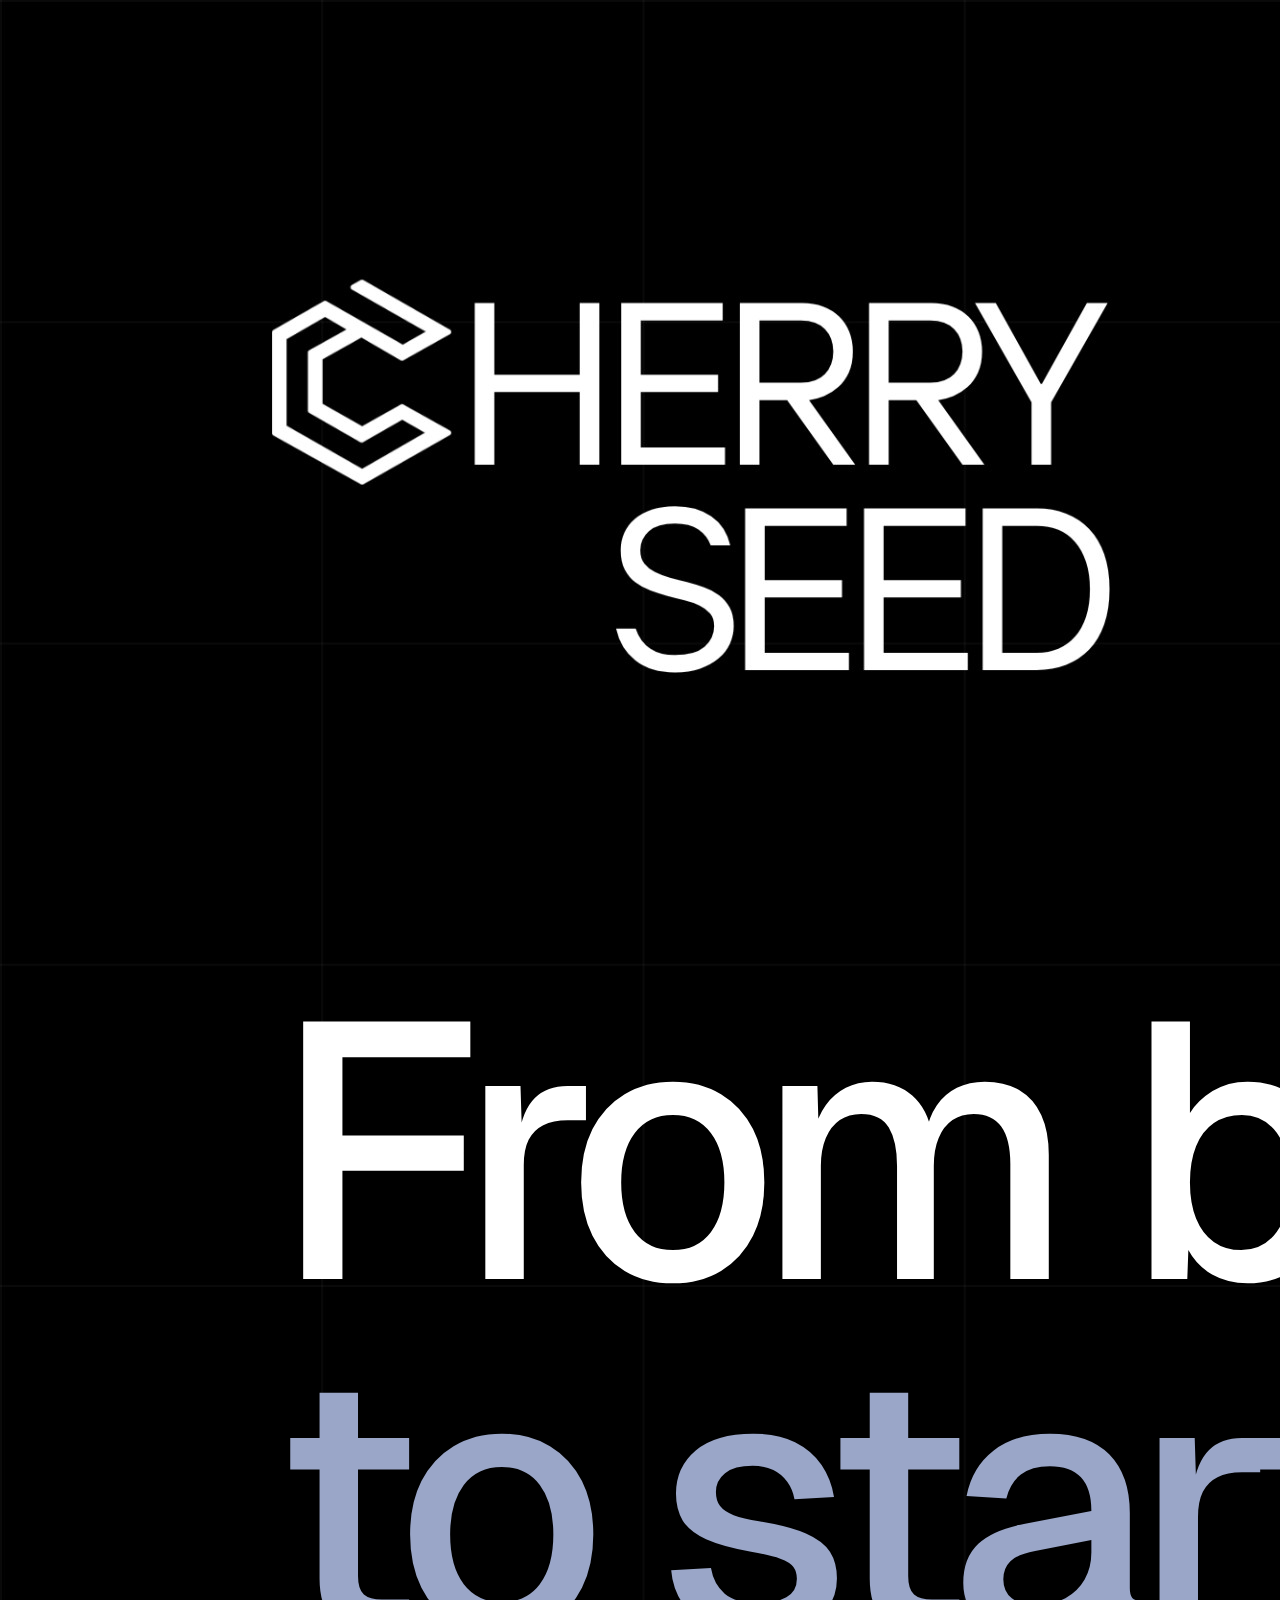
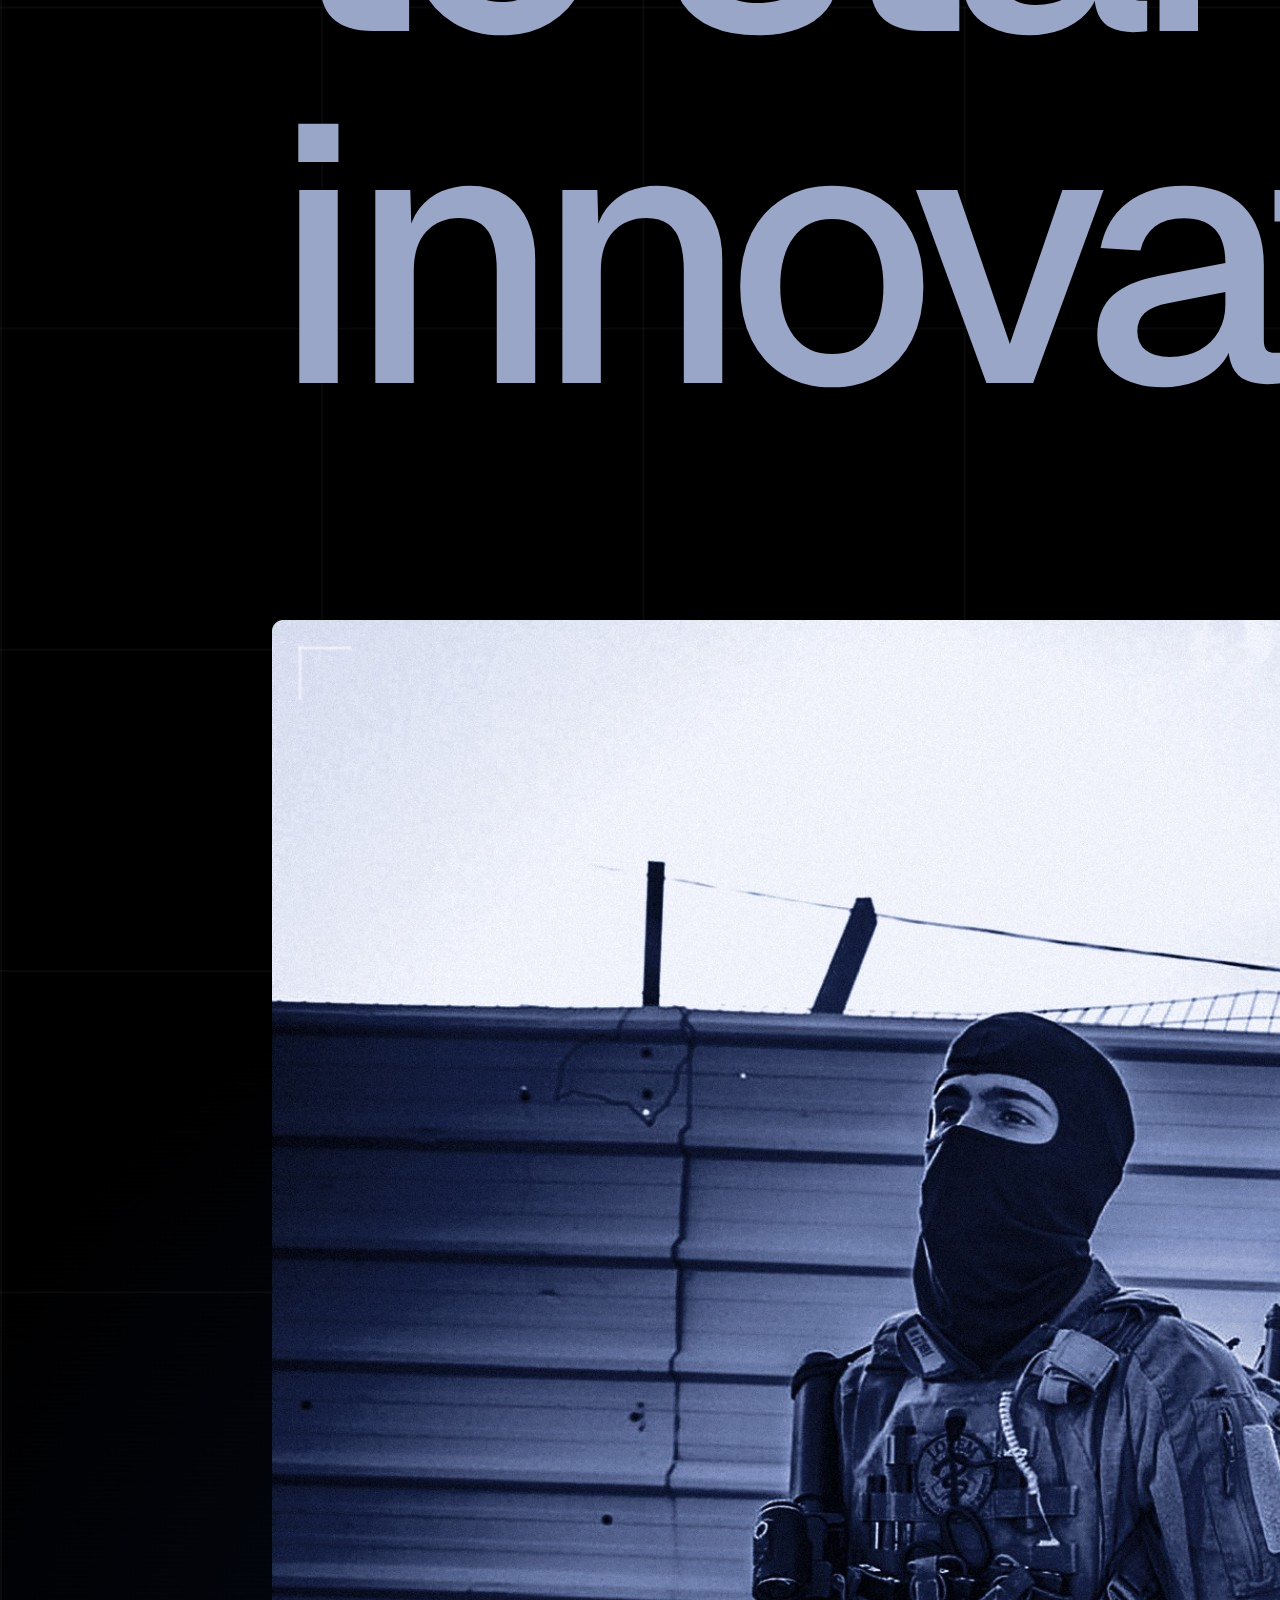
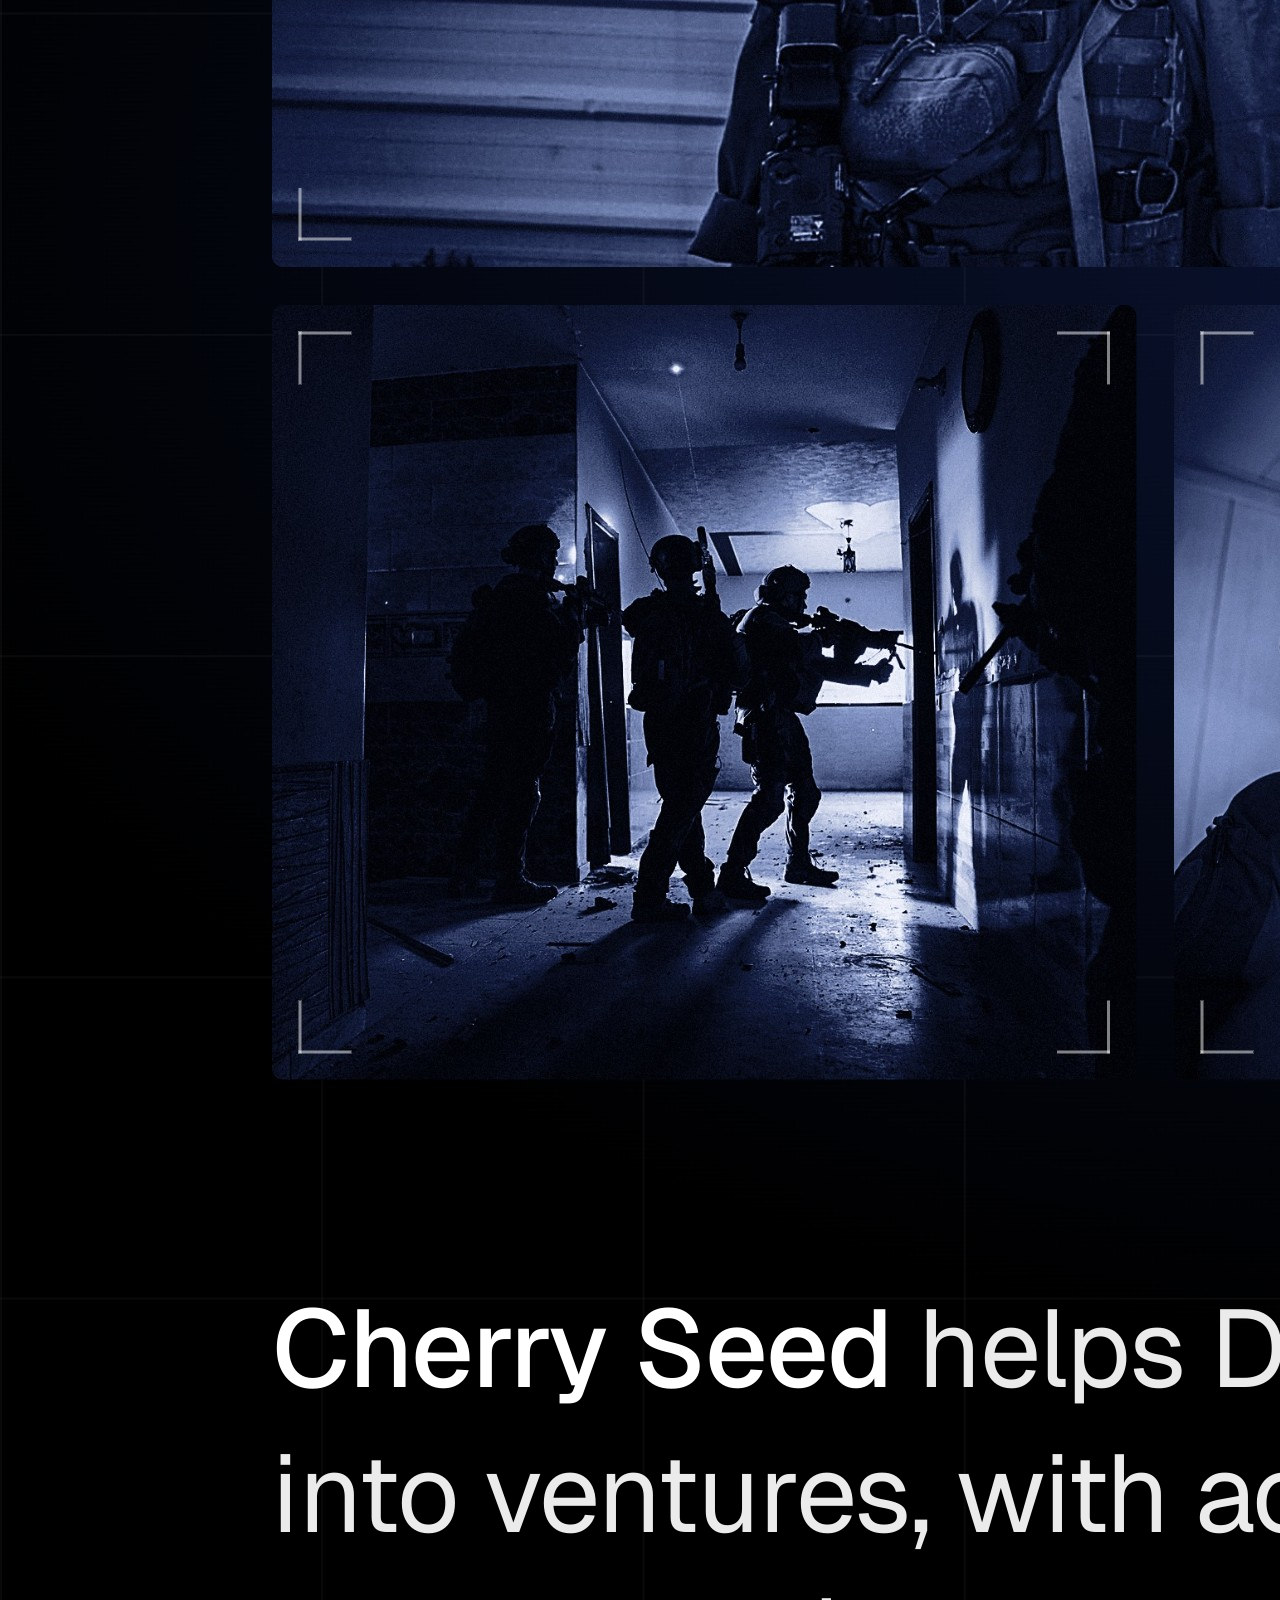
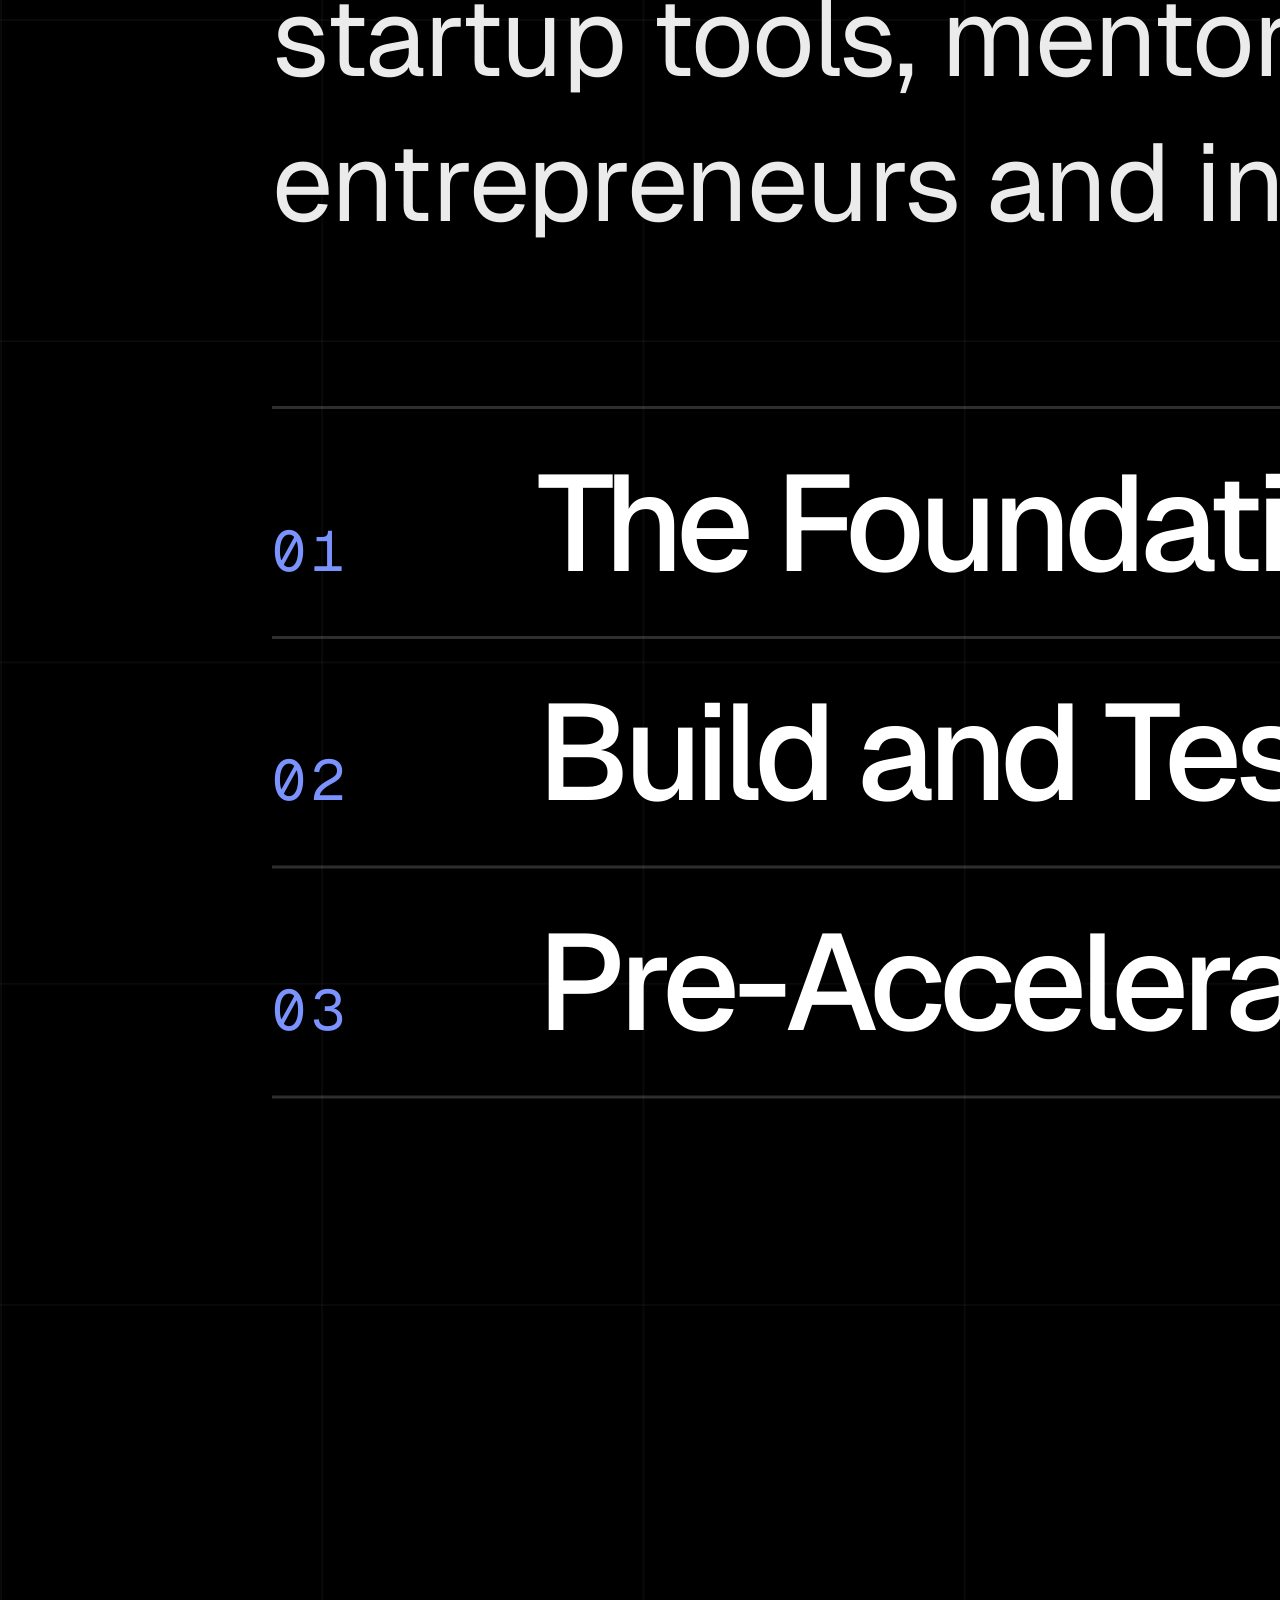
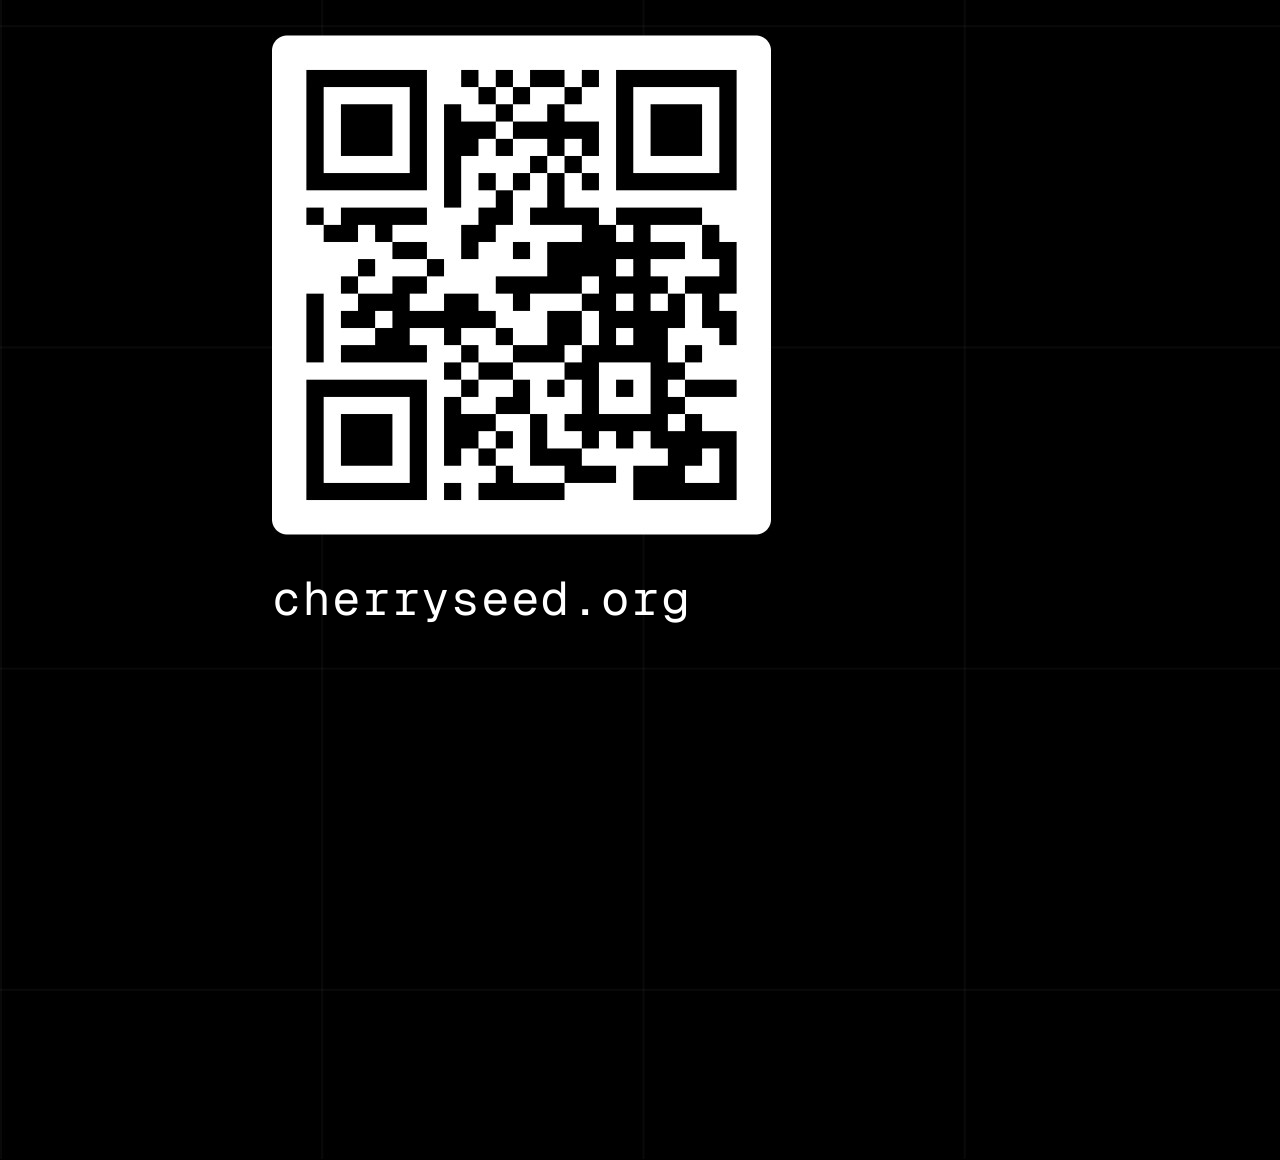
==== rollup/index.html @ cdc6a9a6 "Temporarily host roll-up for Canva import Co-Authored-By: Claude Opus 5.5 <noreply@anthropic.com>" ====
<!doctype html>
<html lang="en"><head><meta charset="utf-8"><title>Cherry Seed Roll-up 85x200 (editable)</title>
<link rel="stylesheet" href="https://fonts.googleapis.com/css2?family=Geist:wght@300..700&family=Geist+Mono:wght@400..600&display=swap">
<style>body{margin:0;background:#111;-webkit-font-smoothing:antialiased}</style></head>
<body>
  <section data-document-role="page" data-label="Roll-up 85x200" style="position:relative;width:3213px;height:7560px;overflow:hidden;background:#000;">
    <img src="https://meidanhemo00-creator.github.io/cherry-seed/rollup/bg-rollup-edit.jpg" alt="" style="position:absolute;left:0;top:0;width:3213px;height:7560px;">
    <p style="position:absolute;left:2033px;top:310px;width:908px;font-family:'Geist Mono', ui-monospace, Menlo, monospace;font-size:49.1339px;font-weight:400;color:rgba(255, 255, 255, 0.68);letter-spacing:5.89606px;line-height:73.7008px;text-align:right;margin:0;">ENTREPRENEURSHIP PROGRAM<br><span style="color:rgb(123, 147, 255);font-weight:500">FOR DUVDEVAN ALUMNI</span></p>
    <p style="position:absolute;left:272px;top:975px;width:2836px;font-family:Geist, 'Helvetica Neue', Arial, sans-serif;font-size:362.835px;font-weight:500;color:rgb(255, 255, 255);letter-spacing:-19.9559px;line-height:351.95px;text-align:left;margin:0;">From battlefield</p>
    <p style="position:absolute;left:272px;top:1327px;width:2836px;font-family:Geist, 'Helvetica Neue', Arial, sans-serif;font-size:362.835px;font-weight:500;color:rgb(154, 166, 200);letter-spacing:-19.9559px;line-height:351.95px;text-align:left;margin:0;">to startup</p>
    <p style="position:absolute;left:272px;top:1679px;width:2836px;font-family:Geist, 'Helvetica Neue', Arial, sans-serif;font-size:362.835px;font-weight:500;color:rgb(154, 166, 200);letter-spacing:-19.9559px;line-height:351.95px;text-align:left;margin:0;">innovation.</p>
    <p style="position:absolute;left:272px;top:4476px;width:2572px;font-family:Geist, 'Helvetica Neue', Arial, sans-serif;font-size:109.606px;font-weight:400;color:rgba(255, 255, 255, 0.92);letter-spacing:-1.31528px;line-height:144.68px;text-align:left;margin:0;"><span style="color:rgb(255, 255, 255);font-weight:500">Cherry Seed</span> helps Duvdevan alumni turn initiative into ventures, with academic knowledge, practical startup tools, mentorship, and a network of entrepreneurs and investors.</p>
    <p style="position:absolute;left:272px;top:5314px;width:288px;font-family:'Geist Mono', ui-monospace, Menlo, monospace;font-size:56.6929px;font-weight:400;color:rgb(123, 147, 255);letter-spacing:4.53543px;line-height:normal;text-align:left;margin:0;">01</p>
    <p style="position:absolute;left:537px;top:5255px;width:2556px;font-family:Geist, 'Helvetica Neue', Arial, sans-serif;font-size:136.063px;font-weight:500;color:rgb(255, 255, 255);letter-spacing:-6.12283px;line-height:136.063px;text-align:left;margin:0;">The Foundations</p>
    <p style="position:absolute;left:272px;top:5543px;width:288px;font-family:'Geist Mono', ui-monospace, Menlo, monospace;font-size:56.6929px;font-weight:400;color:rgb(123, 147, 255);letter-spacing:4.53543px;line-height:normal;text-align:left;margin:0;">02</p>
    <p style="position:absolute;left:537px;top:5484px;width:2556px;font-family:Geist, 'Helvetica Neue', Arial, sans-serif;font-size:136.063px;font-weight:500;color:rgb(255, 255, 255);letter-spacing:-6.12283px;line-height:136.063px;text-align:left;margin:0;">Build and Test</p>
    <p style="position:absolute;left:272px;top:5773px;width:288px;font-family:'Geist Mono', ui-monospace, Menlo, monospace;font-size:56.6929px;font-weight:400;color:rgb(123, 147, 255);letter-spacing:4.53543px;line-height:normal;text-align:left;margin:0;">03</p>
    <p style="position:absolute;left:537px;top:5714px;width:2556px;font-family:Geist, 'Helvetica Neue', Arial, sans-serif;font-size:136.063px;font-weight:500;color:rgb(255, 255, 255);letter-spacing:-6.12283px;line-height:136.063px;text-align:left;margin:0;">Pre-Acceleration</p>
    <p style="position:absolute;left:272px;top:6968px;width:537px;font-family:'Geist Mono', ui-monospace, Menlo, monospace;font-size:47.2441px;font-weight:400;color:rgb(255, 255, 255);letter-spacing:1.88976px;line-height:normal;text-align:left;margin:0;">cherryseed.org</p>
    <p style="position:absolute;left:2462px;top:6213px;width:516px;font-family:'Geist Mono', ui-monospace, Menlo, monospace;font-size:41.5748px;font-weight:400;color:rgb(123, 147, 255);letter-spacing:4.98898px;line-height:normal;text-align:left;margin:0;">AN INITIATIVE OF</p>
    <p style="position:absolute;left:2372px;top:6715px;width:611px;font-family:'Geist Mono', ui-monospace, Menlo, monospace;font-size:41.5748px;font-weight:400;color:rgb(123, 147, 255);letter-spacing:4.98898px;line-height:normal;text-align:left;margin:0;">IN PARTNERSHIP WITH</p>
  </section>
</body></html>
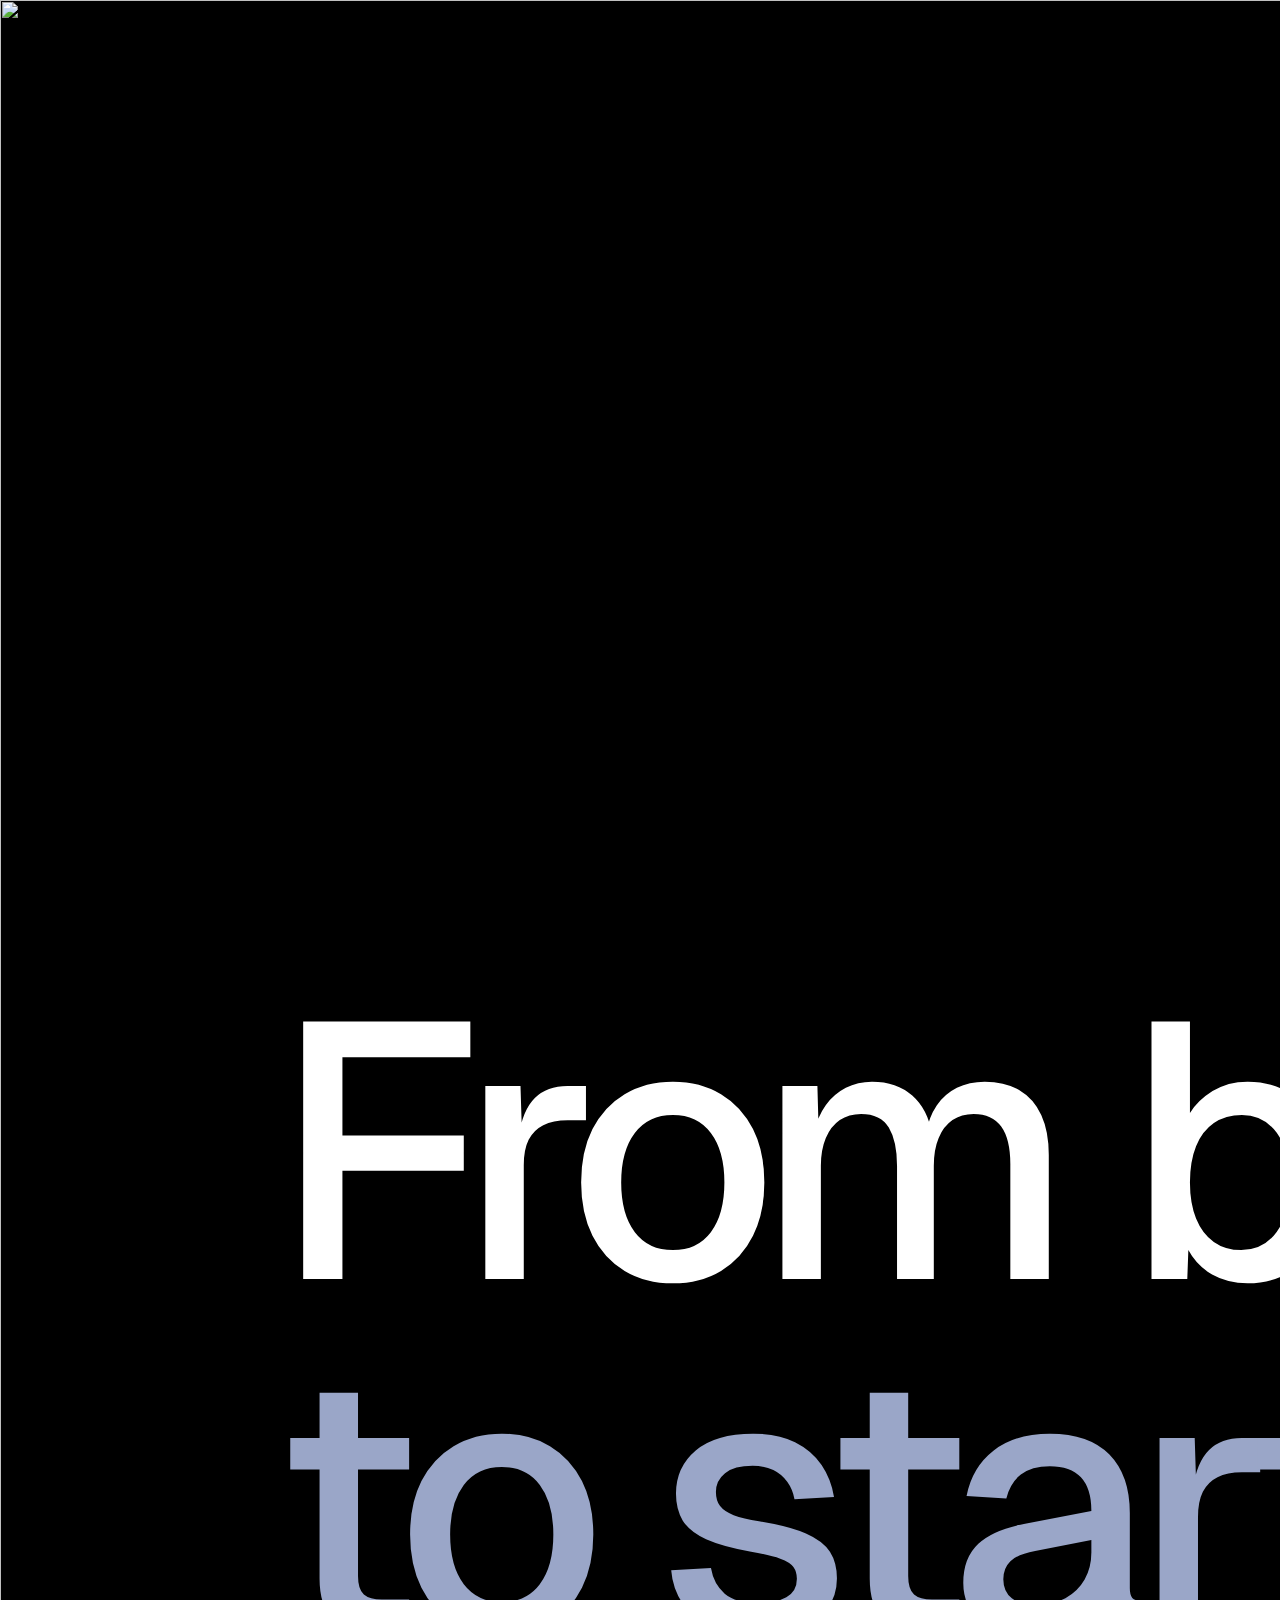
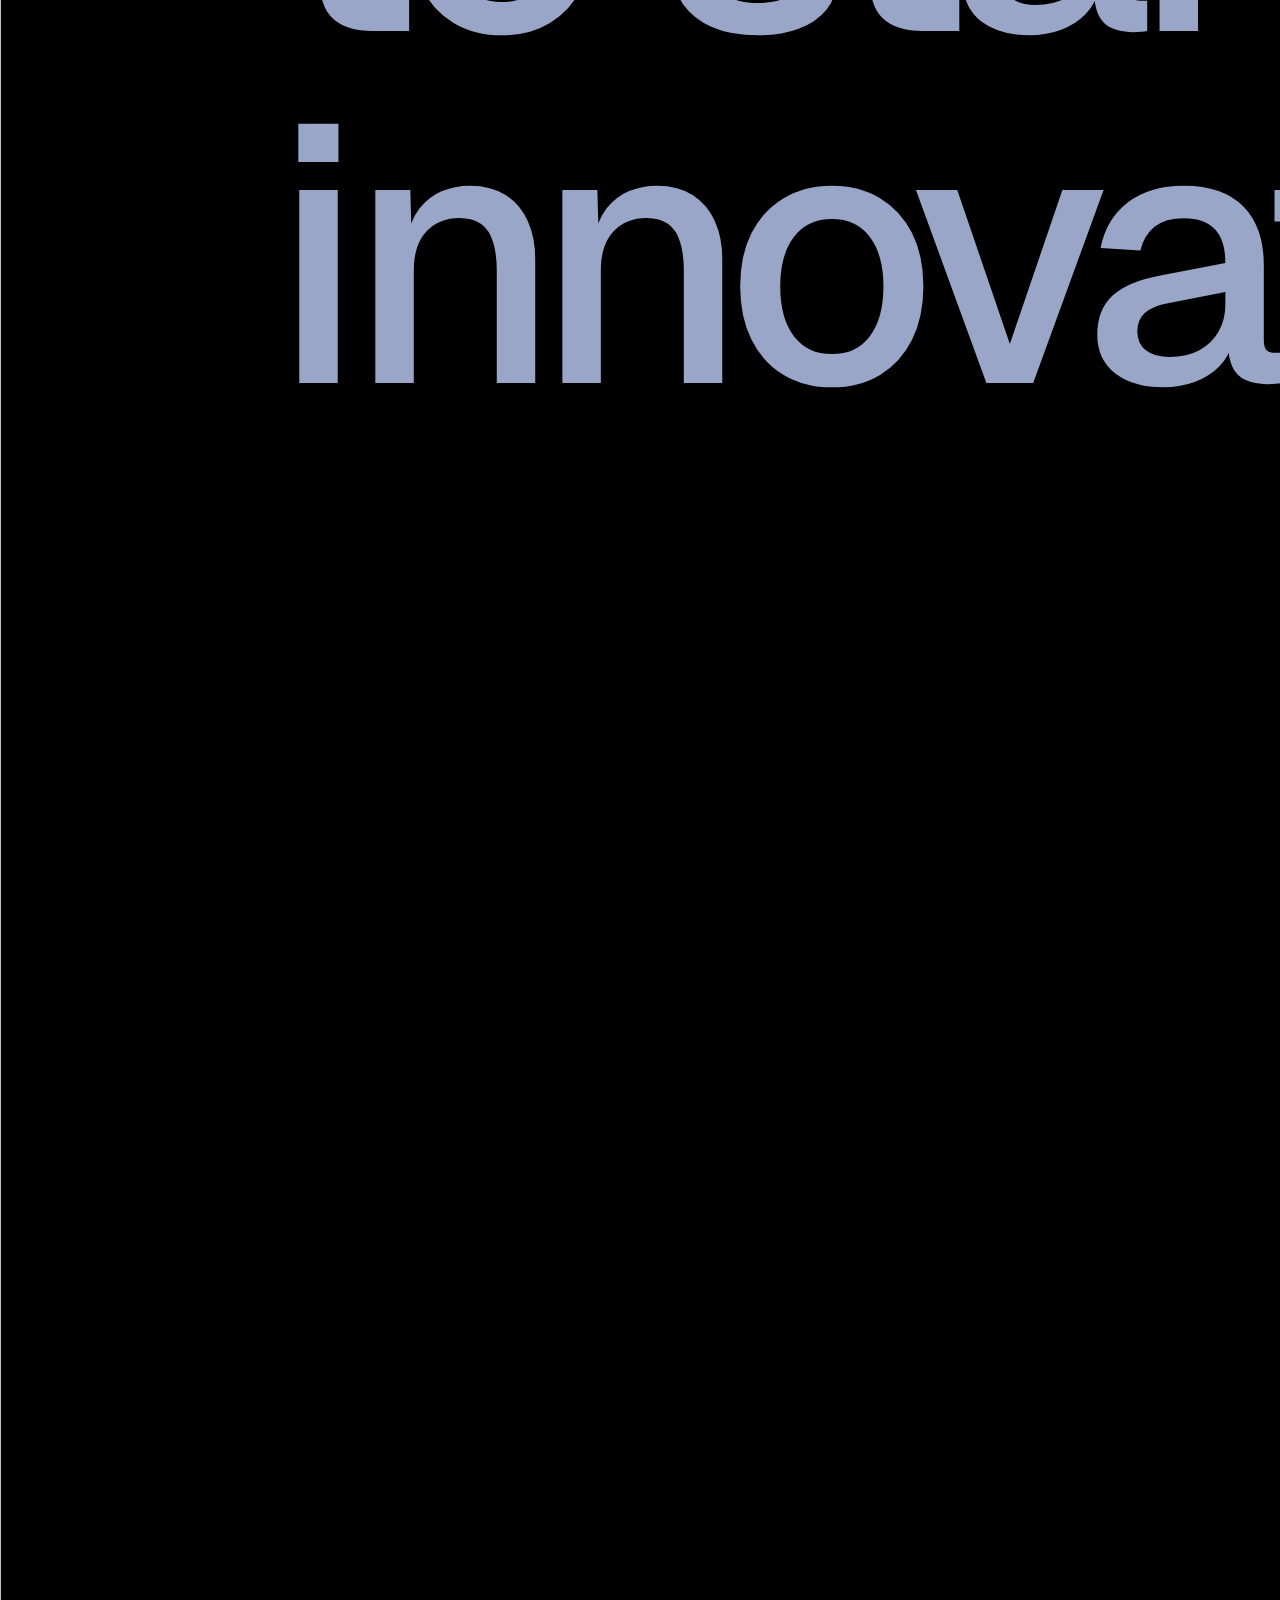
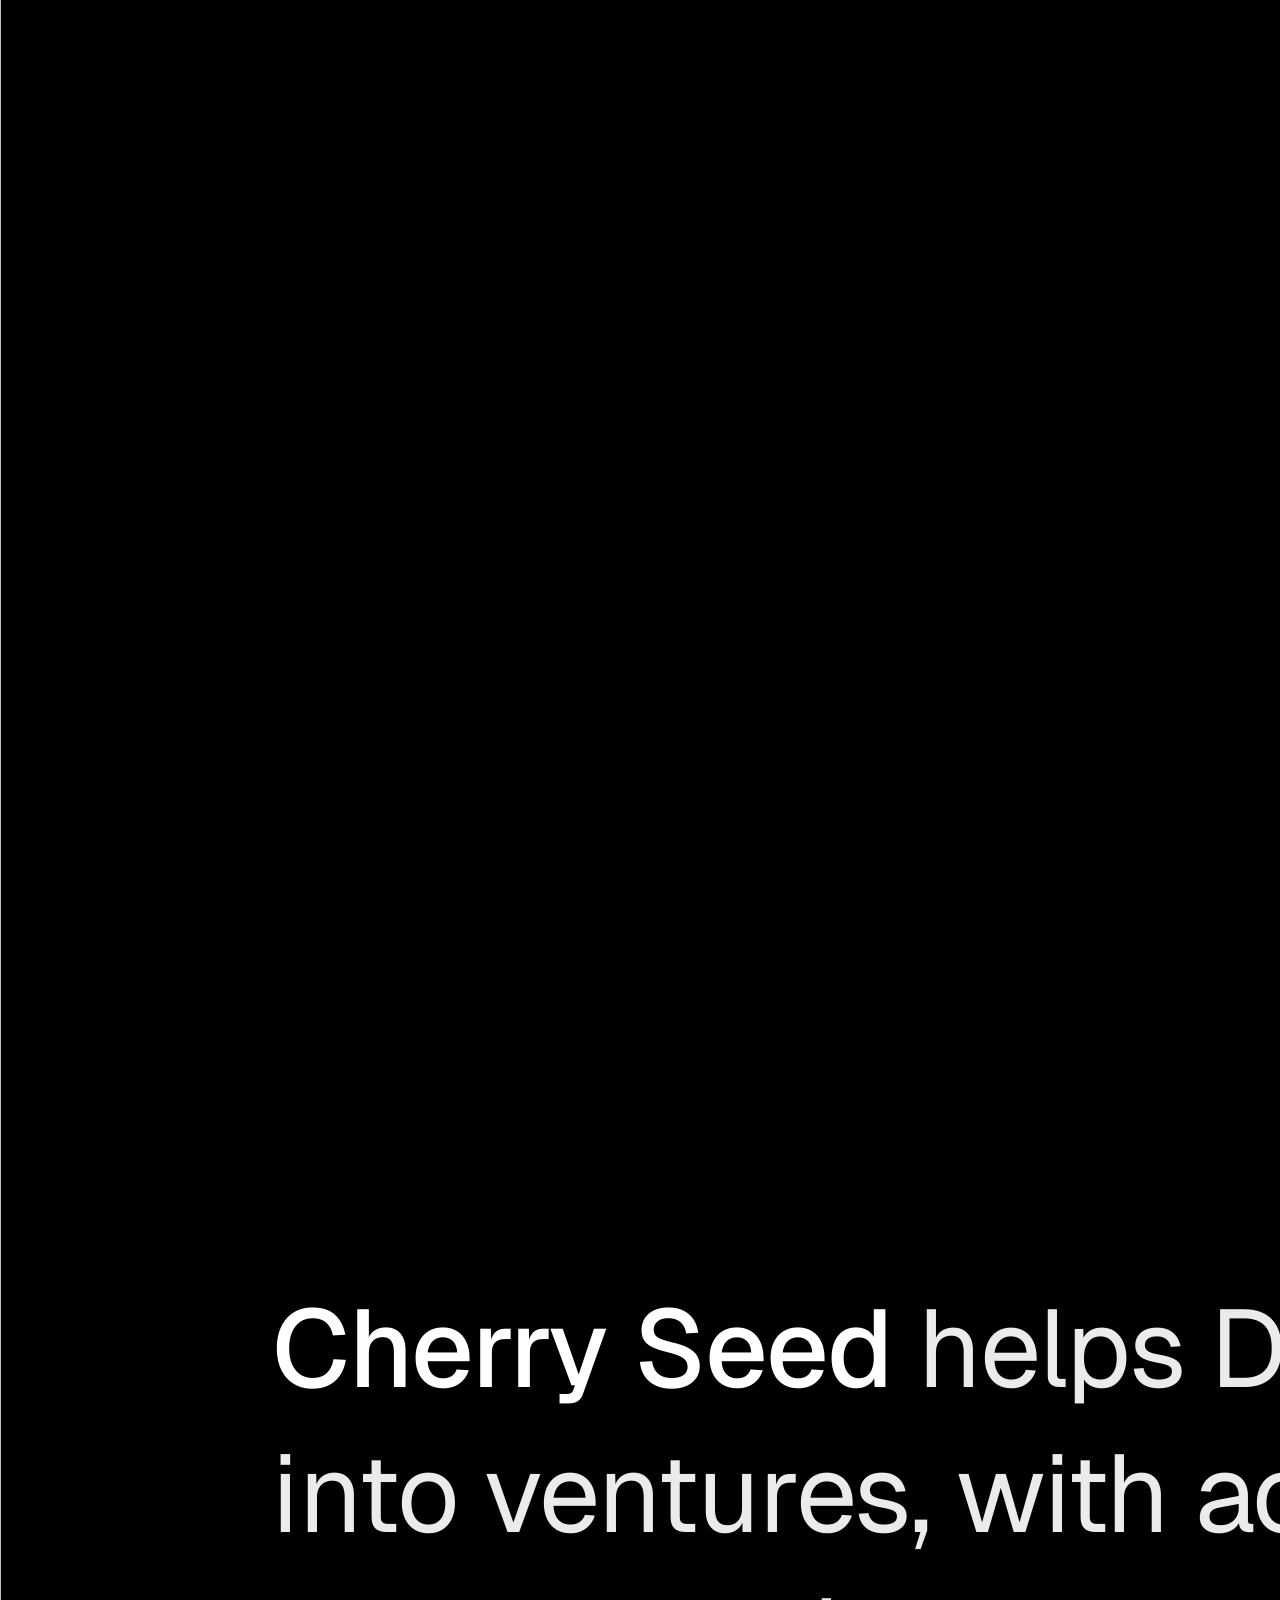
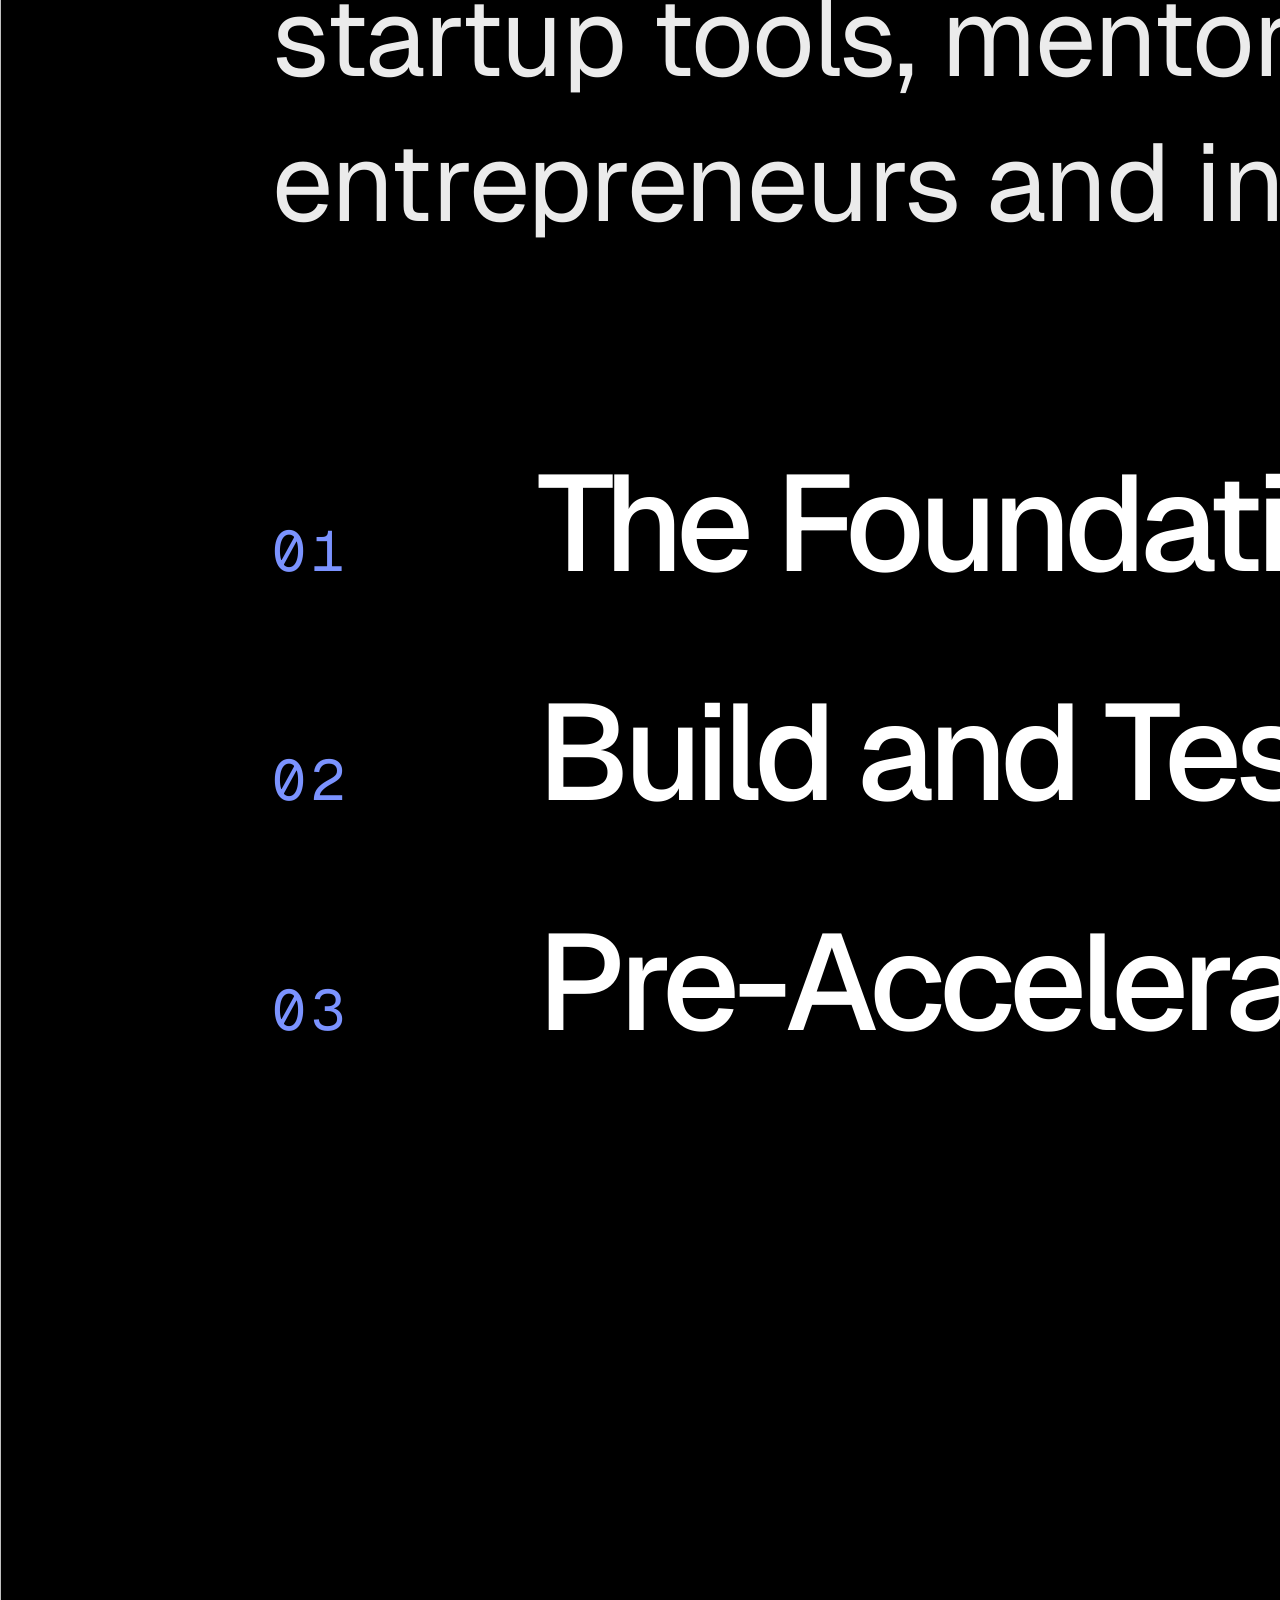
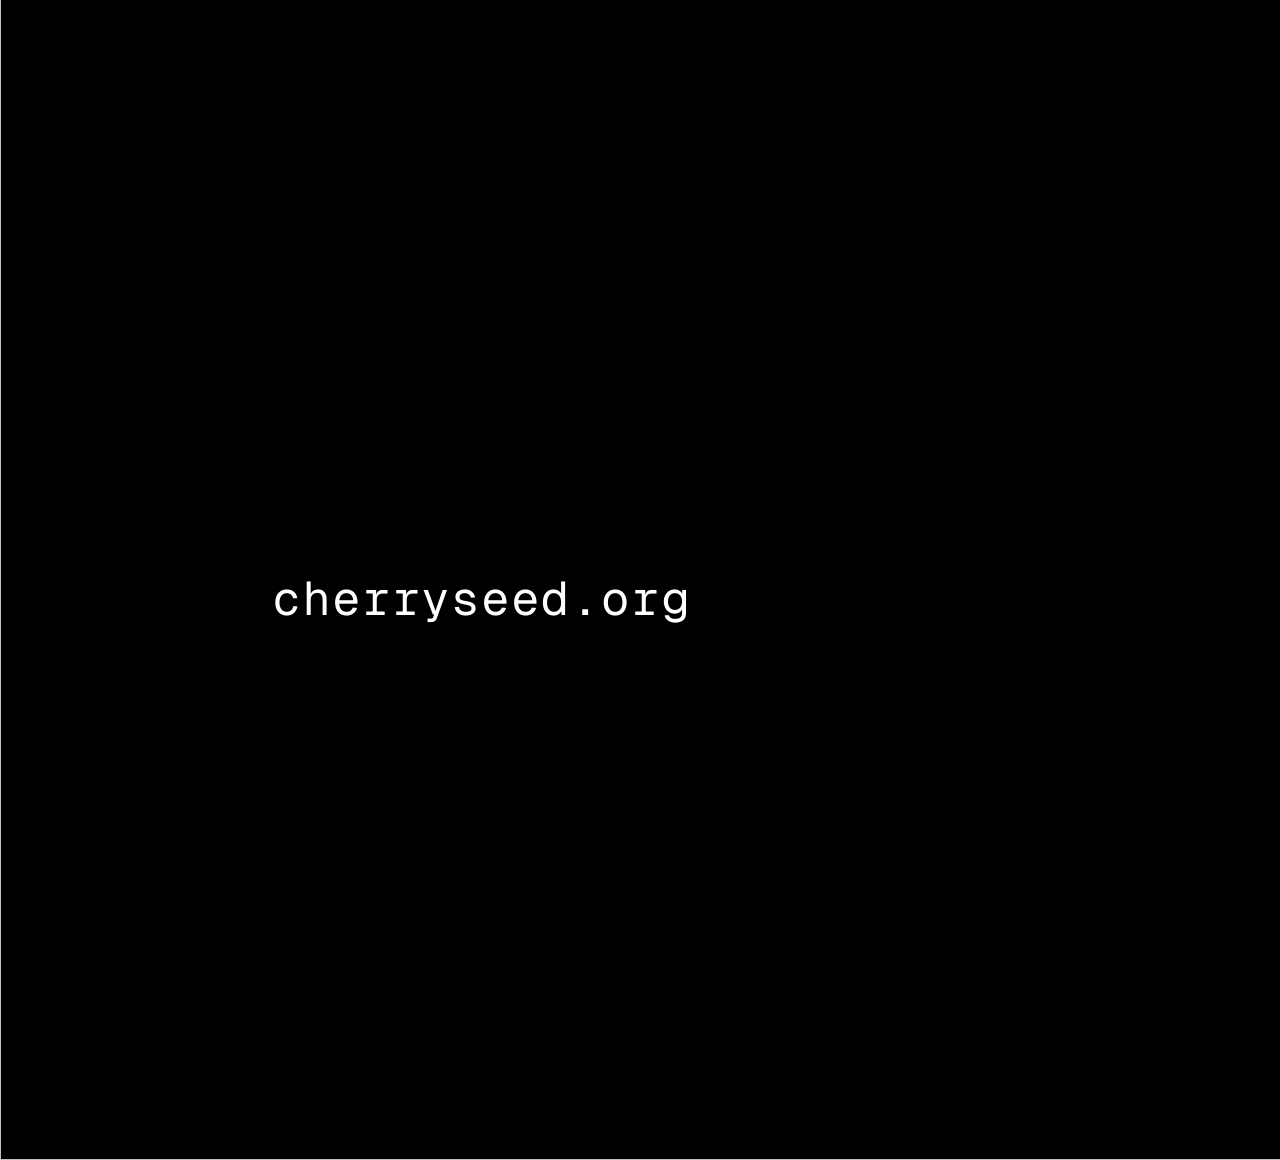
==== commit 65a635bc: "Point roll-up asset at custom domain Co-Authored-By: Claude Opus 5.5 <noreply@anthropic.com>" ====
--- a/rollup/index.html
+++ b/rollup/index.html
@@ -4,7 +4,7 @@
 <style>body{margin:0;background:#111;-webkit-font-smoothing:antialiased}</style></head>
 <body>
   <section data-document-role="page" data-label="Roll-up 85x200" style="position:relative;width:3213px;height:7560px;overflow:hidden;background:#000;">
-    <img src="https://meidanhemo00-creator.github.io/cherry-seed/rollup/bg-rollup-edit.jpg" alt="" style="position:absolute;left:0;top:0;width:3213px;height:7560px;">
+    <img src="https://www.cherryseed.org/rollup/bg-rollup-edit.jpg" alt="" style="position:absolute;left:0;top:0;width:3213px;height:7560px;">
     <p style="position:absolute;left:2033px;top:310px;width:908px;font-family:'Geist Mono', ui-monospace, Menlo, monospace;font-size:49.1339px;font-weight:400;color:rgba(255, 255, 255, 0.68);letter-spacing:5.89606px;line-height:73.7008px;text-align:right;margin:0;">ENTREPRENEURSHIP PROGRAM<br><span style="color:rgb(123, 147, 255);font-weight:500">FOR DUVDEVAN ALUMNI</span></p>
     <p style="position:absolute;left:272px;top:975px;width:2836px;font-family:Geist, 'Helvetica Neue', Arial, sans-serif;font-size:362.835px;font-weight:500;color:rgb(255, 255, 255);letter-spacing:-19.9559px;line-height:351.95px;text-align:left;margin:0;">From battlefield</p>
     <p style="position:absolute;left:272px;top:1327px;width:2836px;font-family:Geist, 'Helvetica Neue', Arial, sans-serif;font-size:362.835px;font-weight:500;color:rgb(154, 166, 200);letter-spacing:-19.9559px;line-height:351.95px;text-align:left;margin:0;">to startup</p>
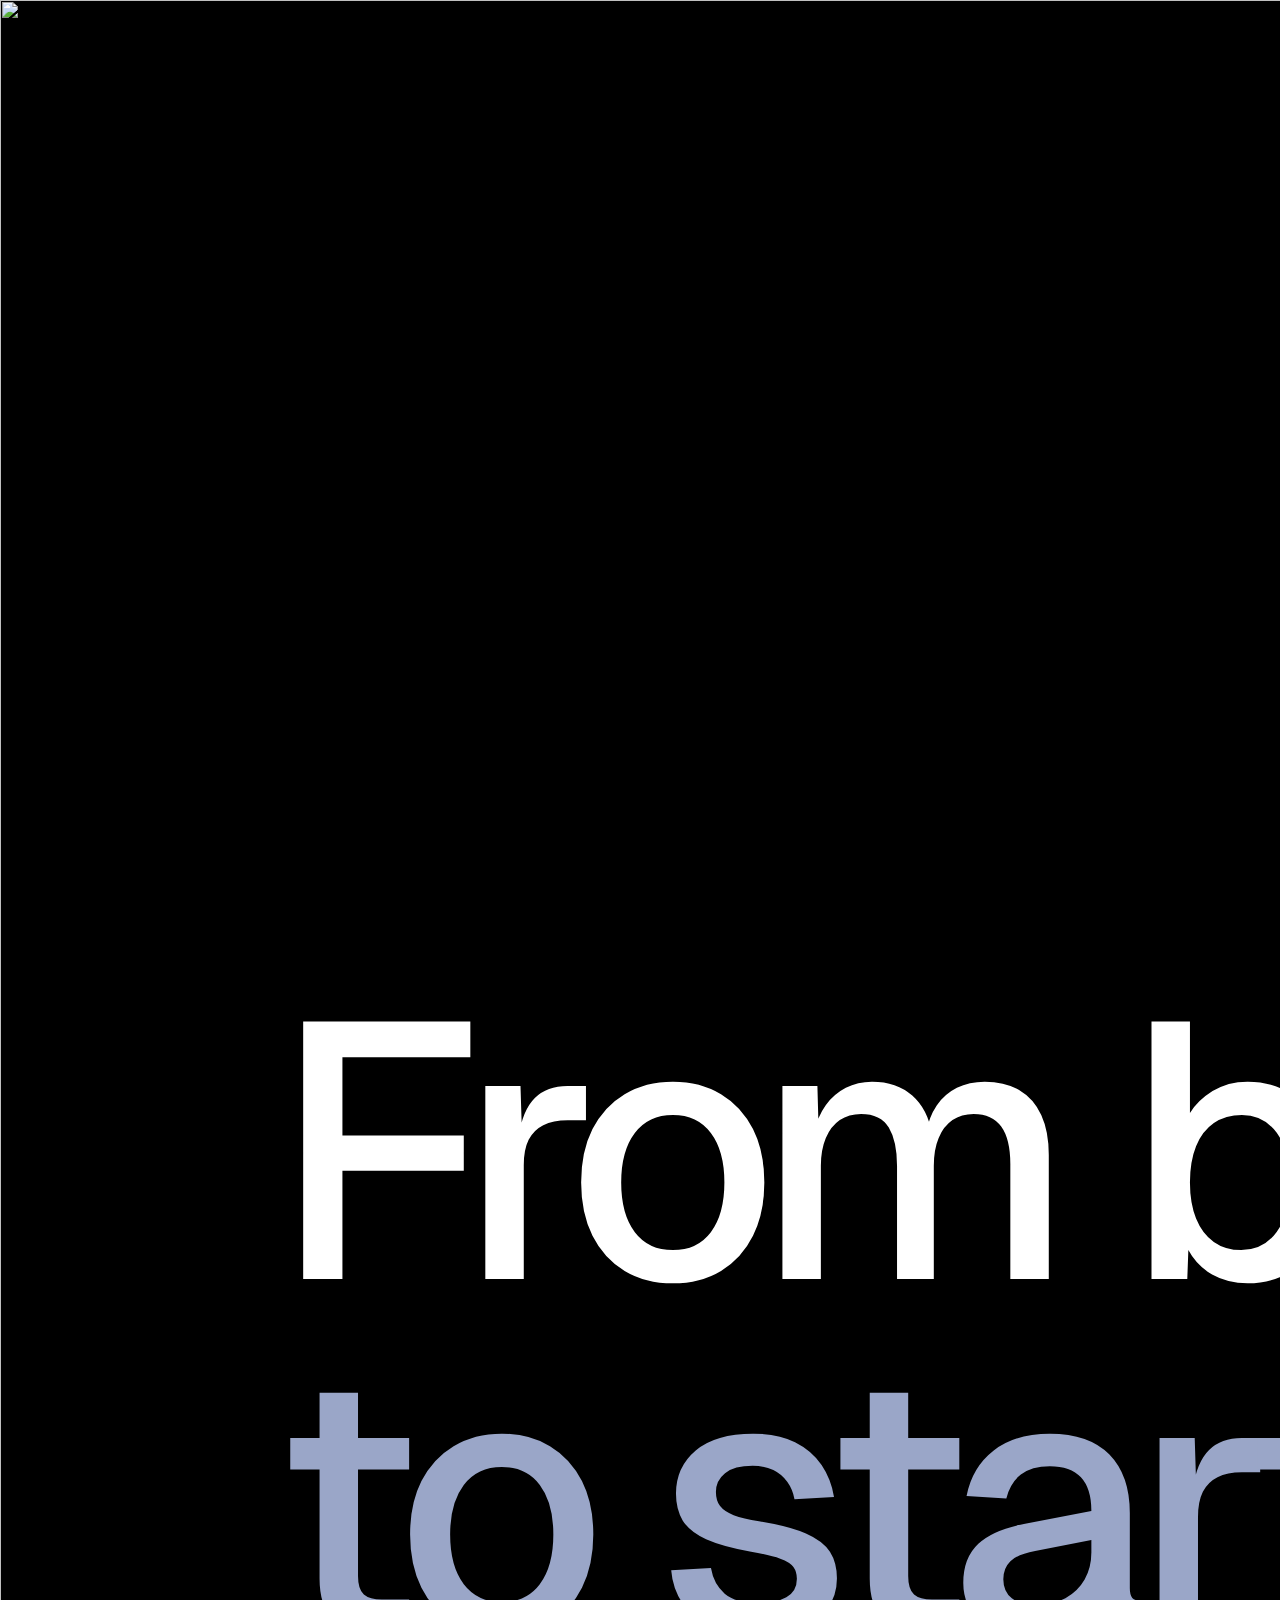
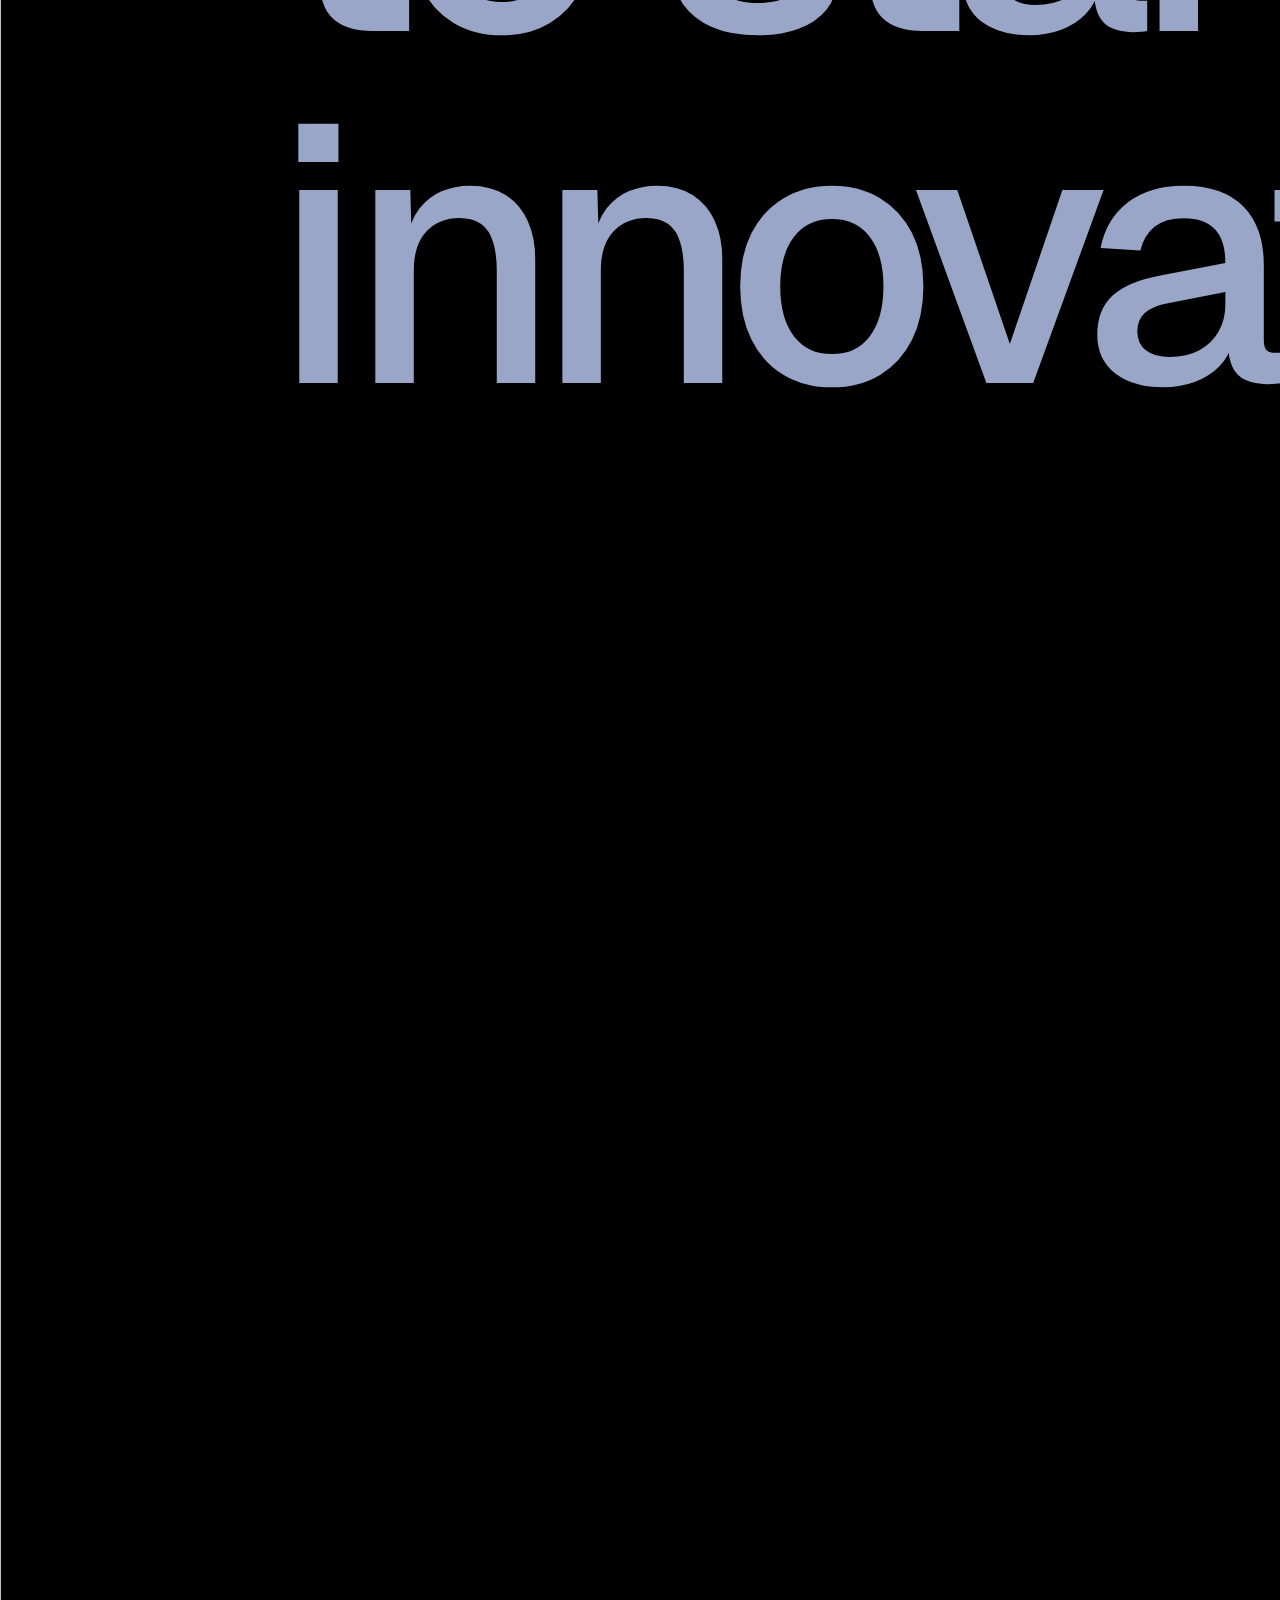
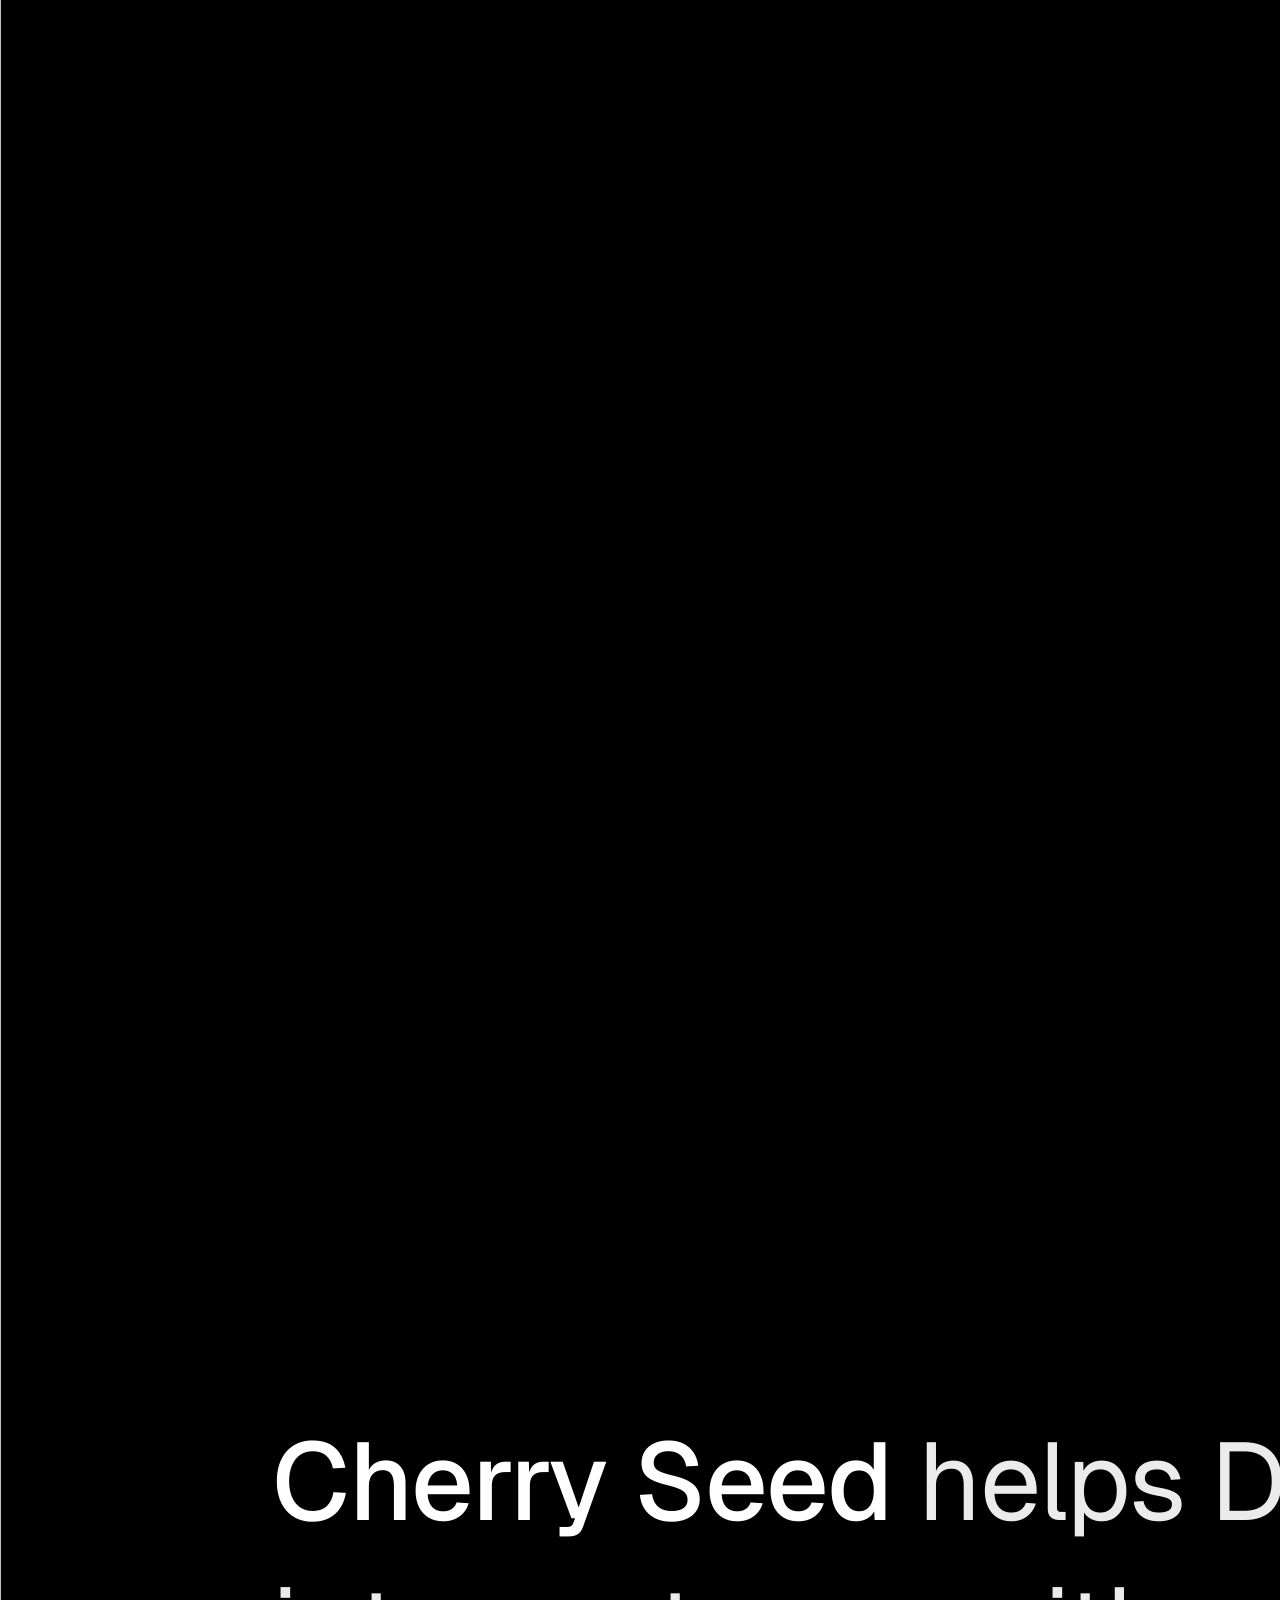
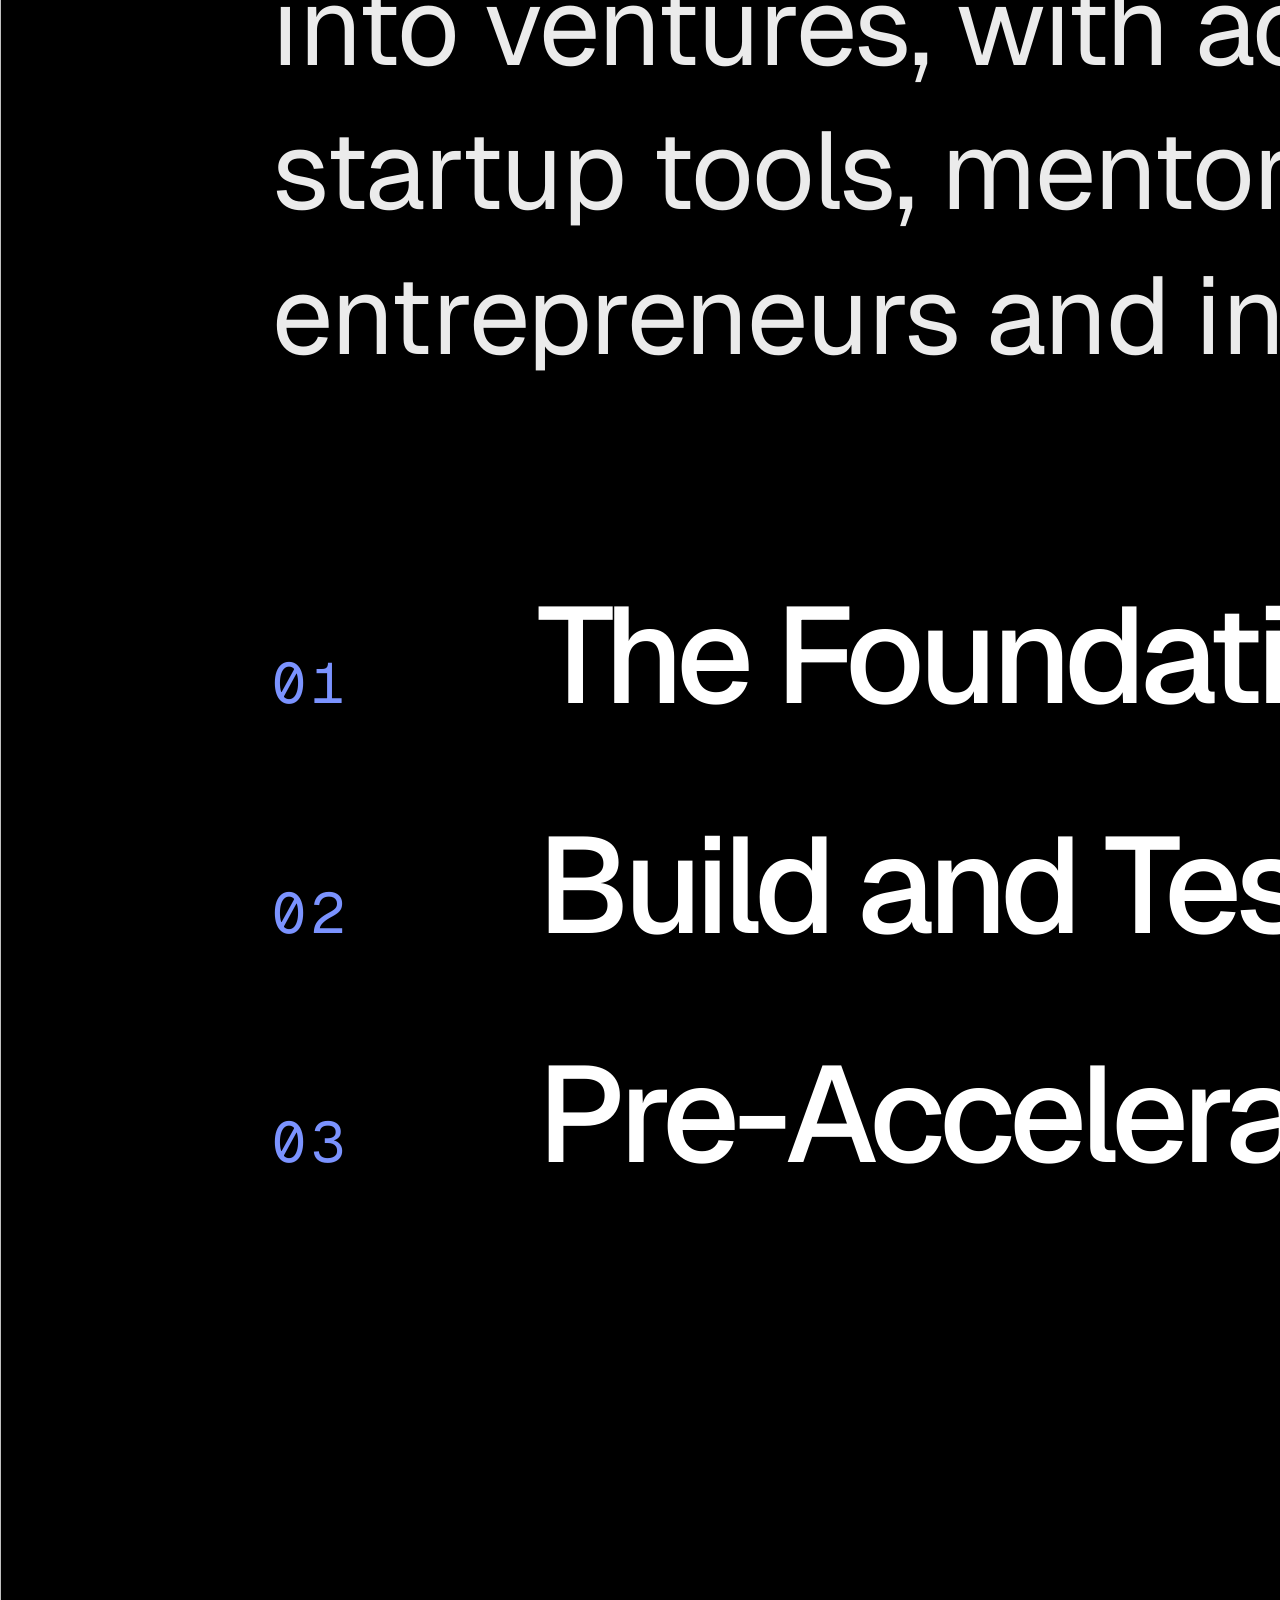
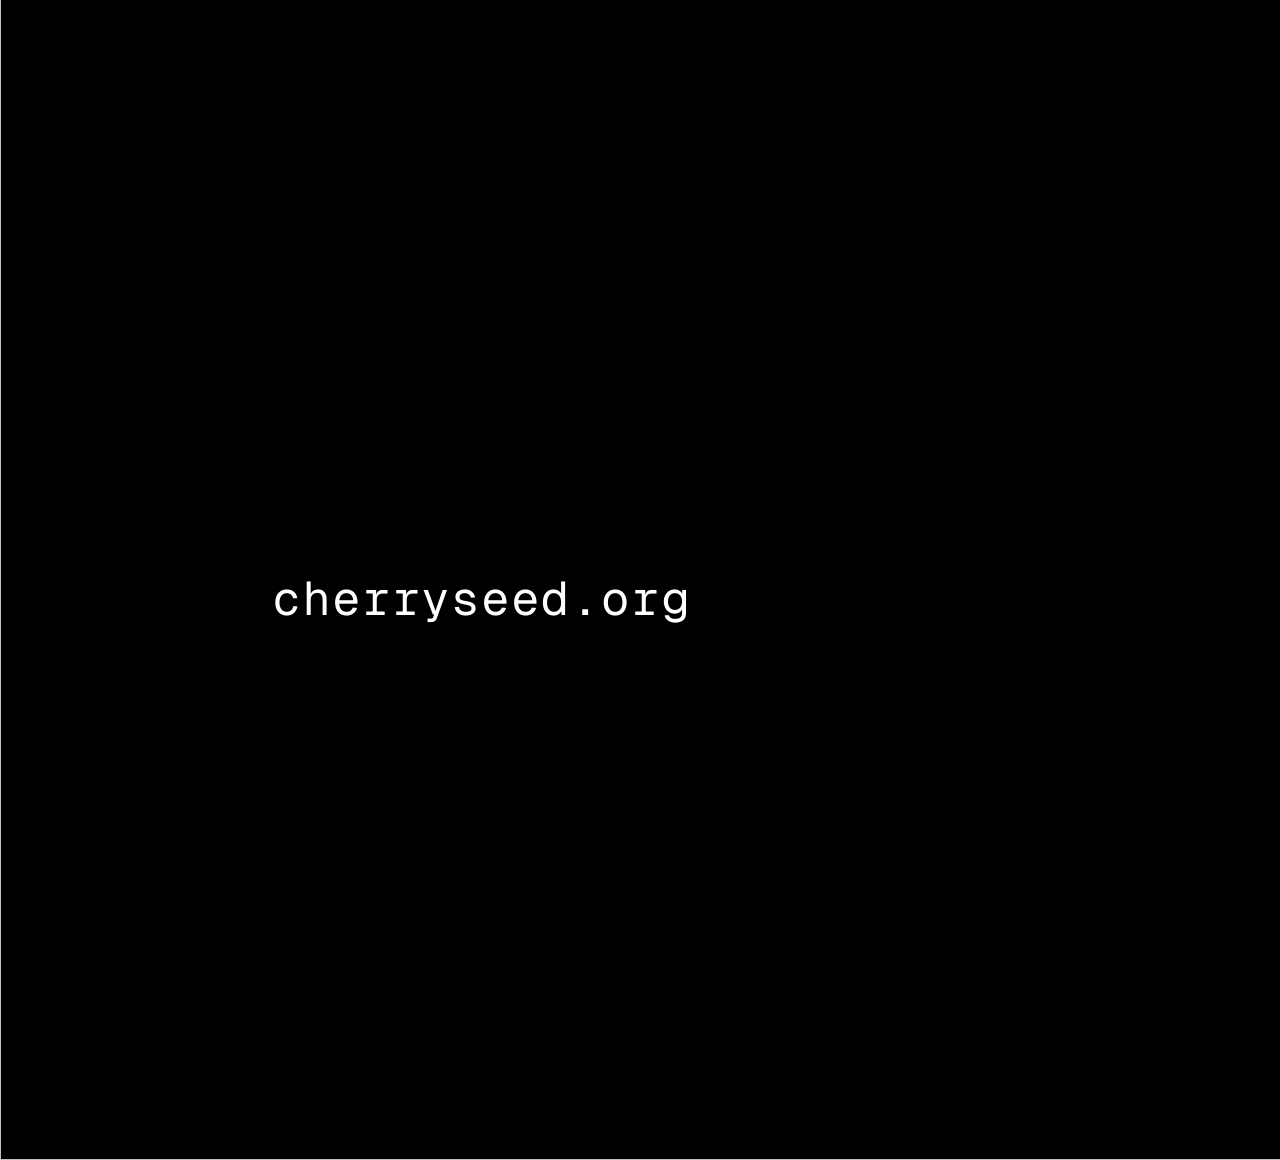
==== commit 32a98991: "Temporarily host updated roll-up for Canva import Co-Authored-By: Claude Opus 5.5 <noreply@anthropic" ====
--- a/rollup/index.html
+++ b/rollup/index.html
@@ -9,13 +9,13 @@
     <p style="position:absolute;left:272px;top:975px;width:2836px;font-family:Geist, 'Helvetica Neue', Arial, sans-serif;font-size:362.835px;font-weight:500;color:rgb(255, 255, 255);letter-spacing:-19.9559px;line-height:351.95px;text-align:left;margin:0;">From battlefield</p>
     <p style="position:absolute;left:272px;top:1327px;width:2836px;font-family:Geist, 'Helvetica Neue', Arial, sans-serif;font-size:362.835px;font-weight:500;color:rgb(154, 166, 200);letter-spacing:-19.9559px;line-height:351.95px;text-align:left;margin:0;">to startup</p>
     <p style="position:absolute;left:272px;top:1679px;width:2836px;font-family:Geist, 'Helvetica Neue', Arial, sans-serif;font-size:362.835px;font-weight:500;color:rgb(154, 166, 200);letter-spacing:-19.9559px;line-height:351.95px;text-align:left;margin:0;">innovation.</p>
-    <p style="position:absolute;left:272px;top:4476px;width:2572px;font-family:Geist, 'Helvetica Neue', Arial, sans-serif;font-size:109.606px;font-weight:400;color:rgba(255, 255, 255, 0.92);letter-spacing:-1.31528px;line-height:144.68px;text-align:left;margin:0;"><span style="color:rgb(255, 255, 255);font-weight:500">Cherry Seed</span> helps Duvdevan alumni turn initiative into ventures, with academic knowledge, practical startup tools, mentorship, and a network of entrepreneurs and investors.</p>
-    <p style="position:absolute;left:272px;top:5314px;width:288px;font-family:'Geist Mono', ui-monospace, Menlo, monospace;font-size:56.6929px;font-weight:400;color:rgb(123, 147, 255);letter-spacing:4.53543px;line-height:normal;text-align:left;margin:0;">01</p>
-    <p style="position:absolute;left:537px;top:5255px;width:2556px;font-family:Geist, 'Helvetica Neue', Arial, sans-serif;font-size:136.063px;font-weight:500;color:rgb(255, 255, 255);letter-spacing:-6.12283px;line-height:136.063px;text-align:left;margin:0;">The Foundations</p>
-    <p style="position:absolute;left:272px;top:5543px;width:288px;font-family:'Geist Mono', ui-monospace, Menlo, monospace;font-size:56.6929px;font-weight:400;color:rgb(123, 147, 255);letter-spacing:4.53543px;line-height:normal;text-align:left;margin:0;">02</p>
-    <p style="position:absolute;left:537px;top:5484px;width:2556px;font-family:Geist, 'Helvetica Neue', Arial, sans-serif;font-size:136.063px;font-weight:500;color:rgb(255, 255, 255);letter-spacing:-6.12283px;line-height:136.063px;text-align:left;margin:0;">Build and Test</p>
-    <p style="position:absolute;left:272px;top:5773px;width:288px;font-family:'Geist Mono', ui-monospace, Menlo, monospace;font-size:56.6929px;font-weight:400;color:rgb(123, 147, 255);letter-spacing:4.53543px;line-height:normal;text-align:left;margin:0;">03</p>
-    <p style="position:absolute;left:537px;top:5714px;width:2556px;font-family:Geist, 'Helvetica Neue', Arial, sans-serif;font-size:136.063px;font-weight:500;color:rgb(255, 255, 255);letter-spacing:-6.12283px;line-height:136.063px;text-align:left;margin:0;">Pre-Acceleration</p>
+    <p style="position:absolute;left:272px;top:4609px;width:2572px;font-family:Geist, 'Helvetica Neue', Arial, sans-serif;font-size:109.606px;font-weight:400;color:rgba(255, 255, 255, 0.92);letter-spacing:-1.31528px;line-height:144.68px;text-align:left;margin:0;"><span style="color:rgb(255, 255, 255);font-weight:500">Cherry Seed</span> helps Duvdevan alumni turn initiative into ventures, with academic knowledge, practical startup tools, mentorship, and a network of entrepreneurs and investors.</p>
+    <p style="position:absolute;left:272px;top:5446px;width:288px;font-family:'Geist Mono', ui-monospace, Menlo, monospace;font-size:56.6929px;font-weight:400;color:rgb(123, 147, 255);letter-spacing:4.53543px;line-height:normal;text-align:left;margin:0;">01</p>
+    <p style="position:absolute;left:537px;top:5387px;width:2556px;font-family:Geist, 'Helvetica Neue', Arial, sans-serif;font-size:136.063px;font-weight:500;color:rgb(255, 255, 255);letter-spacing:-6.12283px;line-height:136.063px;text-align:left;margin:0;">The Foundations</p>
+    <p style="position:absolute;left:272px;top:5676px;width:288px;font-family:'Geist Mono', ui-monospace, Menlo, monospace;font-size:56.6929px;font-weight:400;color:rgb(123, 147, 255);letter-spacing:4.53543px;line-height:normal;text-align:left;margin:0;">02</p>
+    <p style="position:absolute;left:537px;top:5617px;width:2556px;font-family:Geist, 'Helvetica Neue', Arial, sans-serif;font-size:136.063px;font-weight:500;color:rgb(255, 255, 255);letter-spacing:-6.12283px;line-height:136.063px;text-align:left;margin:0;">Build and Test</p>
+    <p style="position:absolute;left:272px;top:5905px;width:288px;font-family:'Geist Mono', ui-monospace, Menlo, monospace;font-size:56.6929px;font-weight:400;color:rgb(123, 147, 255);letter-spacing:4.53543px;line-height:normal;text-align:left;margin:0;">03</p>
+    <p style="position:absolute;left:537px;top:5846px;width:2556px;font-family:Geist, 'Helvetica Neue', Arial, sans-serif;font-size:136.063px;font-weight:500;color:rgb(255, 255, 255);letter-spacing:-6.12283px;line-height:136.063px;text-align:left;margin:0;">Pre-Acceleration</p>
     <p style="position:absolute;left:272px;top:6968px;width:537px;font-family:'Geist Mono', ui-monospace, Menlo, monospace;font-size:47.2441px;font-weight:400;color:rgb(255, 255, 255);letter-spacing:1.88976px;line-height:normal;text-align:left;margin:0;">cherryseed.org</p>
     <p style="position:absolute;left:2462px;top:6213px;width:516px;font-family:'Geist Mono', ui-monospace, Menlo, monospace;font-size:41.5748px;font-weight:400;color:rgb(123, 147, 255);letter-spacing:4.98898px;line-height:normal;text-align:left;margin:0;">AN INITIATIVE OF</p>
     <p style="position:absolute;left:2372px;top:6715px;width:611px;font-family:'Geist Mono', ui-monospace, Menlo, monospace;font-size:41.5748px;font-weight:400;color:rgb(123, 147, 255);letter-spacing:4.98898px;line-height:normal;text-align:left;margin:0;">IN PARTNERSHIP WITH</p>
